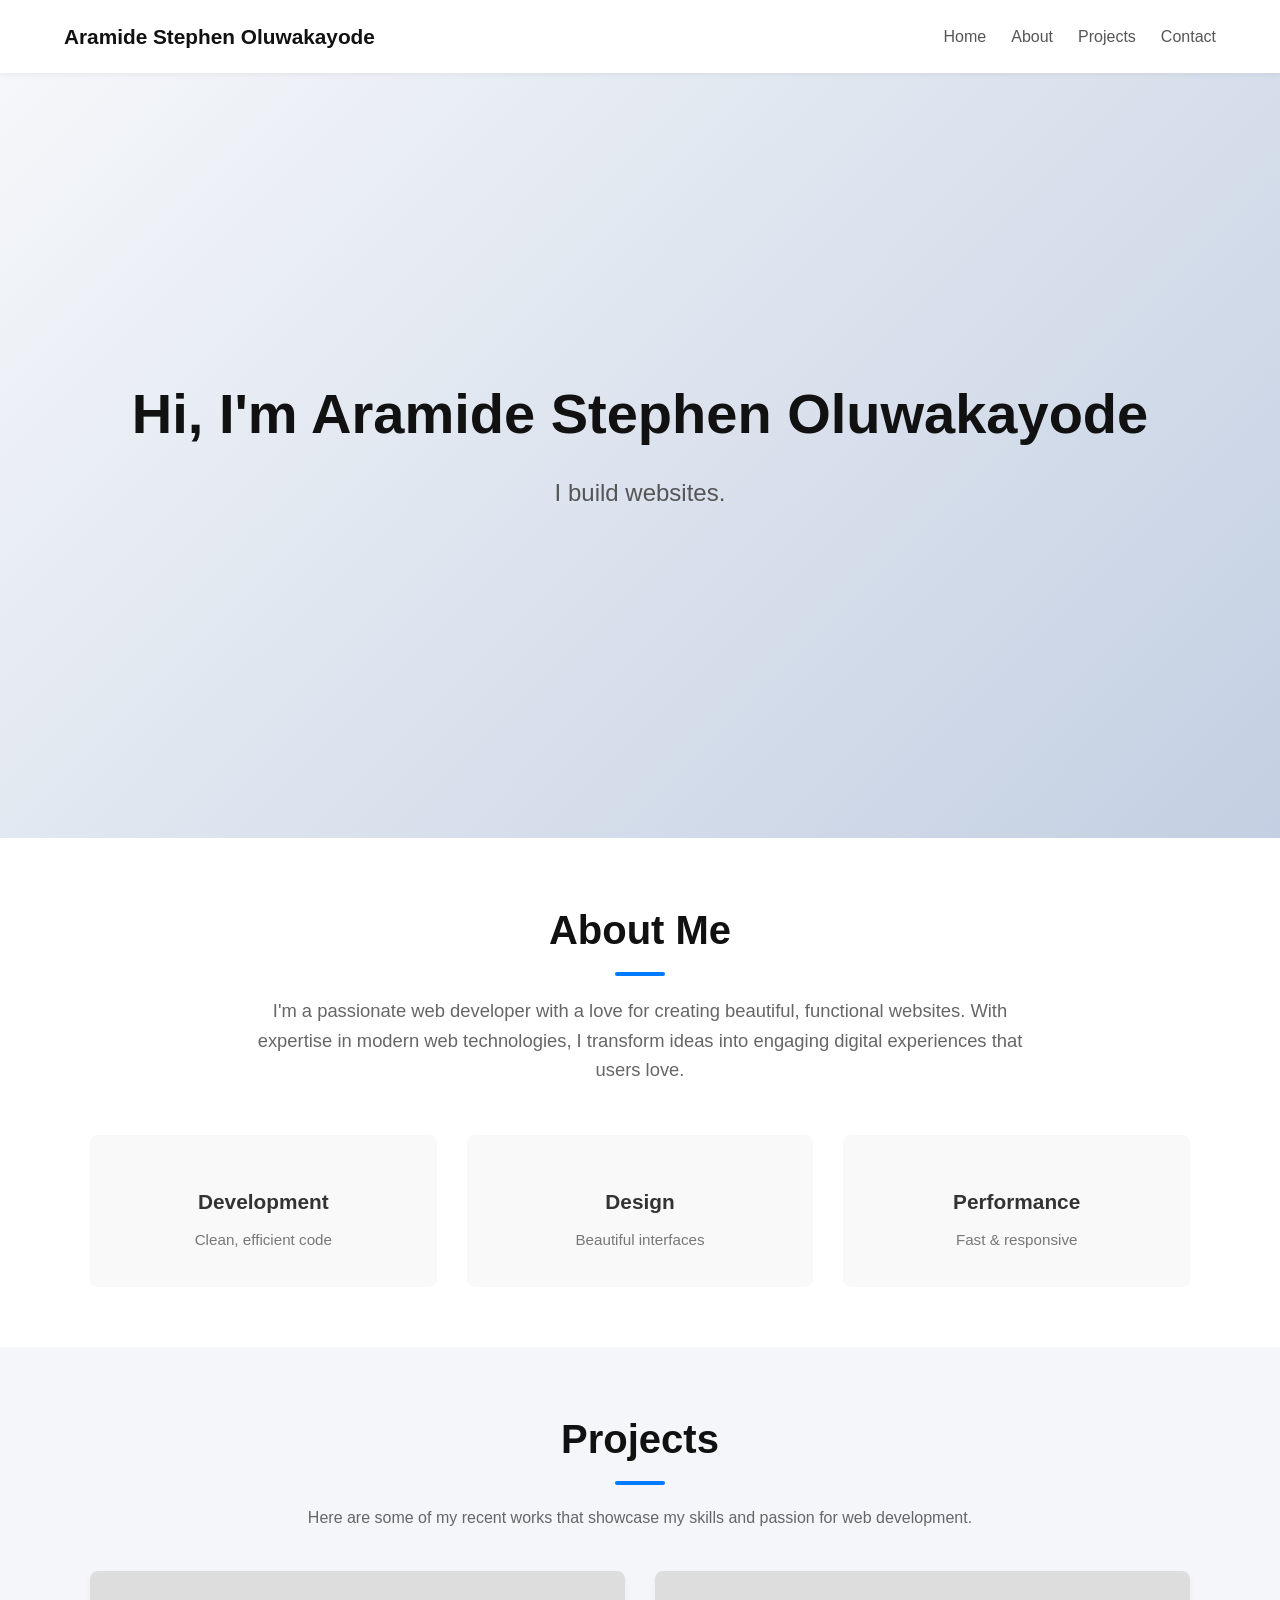
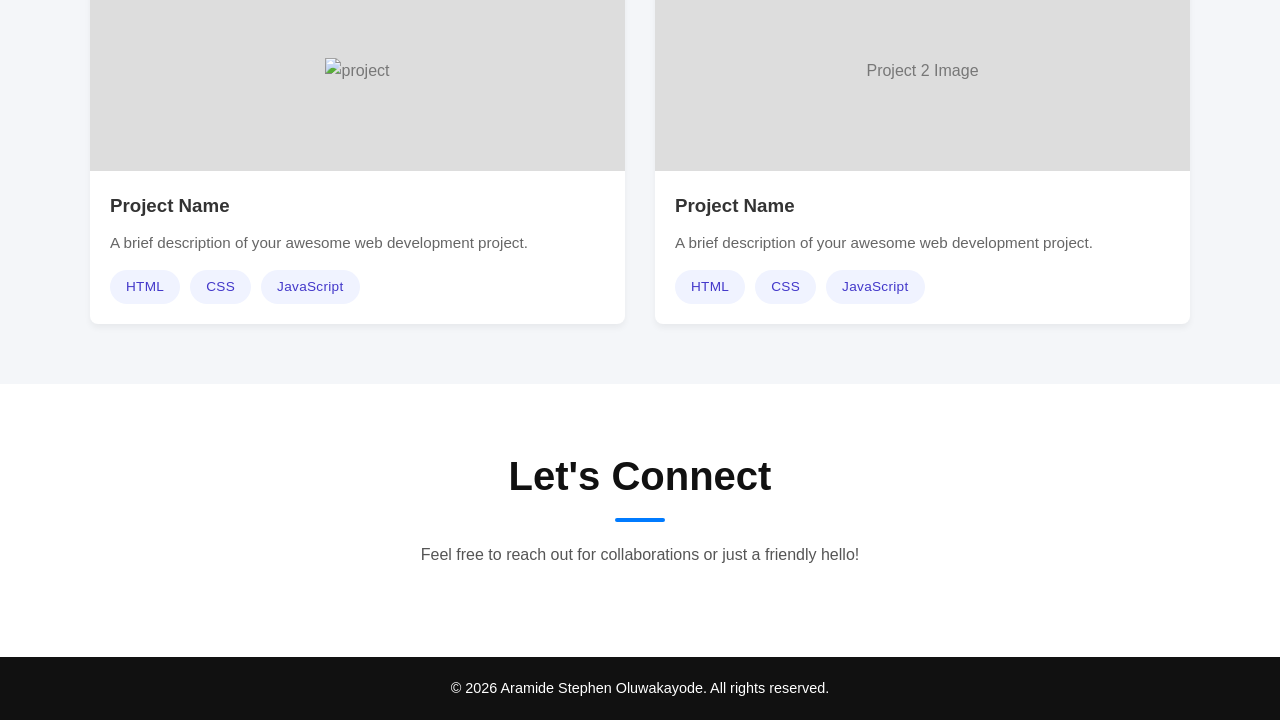
==== index.html @ e007d9db "moving project files" ====
<!DOCTYPE >
<html lang="en">
<head>
    <meta charset="UTF-8">
    <meta name="viewport" content="width=device-width, initial-scale=1.0">
    <title>Aramide Stephen Oluwakayode | Web Developer Portfolio</title>
    <link rel="stylesheet" href="index.css">
</head>
<body>

    <header class="navbar">
        <div class="logo">Aramide Stephen Oluwakayode</div>
        <nav>
            <ul class="nav-links">
                <li><a href="#home">Home</a></li>
                <li><a href="#about">About</a></li>
                <li><a href="#projects">Projects</a></li>
                <li><a href="#contact">Contact</a></li>
            </ul>
        </nav>
    </header>

    <section id="home" class="hero-section">
        <div class="hero-content">
            <h1>Hi, I'm Aramide Stephen Oluwakayode</h1>
            <p>I build websites.</p>
        </div>
    </section>

    <section id="about" class="about-section">
        <div class="container">
            <h2>About Me</h2>
            <p class="about-lead">
                I'm a passionate web developer with a love for creating beautiful, 
                functional websites. With expertise in modern web technologies, 
                I transform ideas into engaging digital experiences that users love.
            </p>
            
            <div class="features-grid">
                <div class="feature-card">
                    <div class="icon-wrapper">
                        <i class="fa-solid fa-code"></i>
                    </div>
                    <h3>Development</h3>
                    <p>Clean, efficient code</p>
                </div>
                
                <div class="feature-card">
                    <div class="icon-wrapper">
                        <i class="fa-solid fa-palette"></i>
                    </div>
                    <h3>Design</h3>
                    <p>Beautiful interfaces</p>
                </div>
                
                <div class="feature-card">
                    <div class="icon-wrapper">
                        <i class="fa-solid fa-bolt"></i>
                    </div>
                    <h3>Performance</h3>
                    <p>Fast & responsive</p>
                </div>
            </div>
        </div>
    </section>

    <section id="projects" class="projects-section">
        <div class="container">
            <h2>Projects</h2>
            <p class="section-subtitle">Here are some of my recent works that showcase my skills and passion for web development.</p>
            
            <div class="projects-grid">
                <div class="project-card">
                    <div class="project-img-placeholder"> <img src="" alt="project"></div>
                    <div class="project-info">
                        <h3>Project Name</h3>
                        <p>A brief description of your awesome web development project.</p>
                        <div class="badge-container">
                          <span class="badge">HTML</span>
                          <span class="badge">CSS</span>
                          <span class="badge">JavaScript</span>
            </div>
                        
                    </div>
                </div>
                <div class="project-card">
                    <div class="project-img-placeholder">Project 2 Image</div>
                    <div class="project-info">
                        <h3>Project Name</h3>
                        <p>A brief description of your awesome web development project.</p>
                        <div class="badge-container">
                           <span class="badge">HTML</span>
                           <span class="badge">CSS</span>
                           <span class="badge">JavaScript</span>  
                    </div>
                </div>
            </div>
        </div>
        </div>
    </section>

    <section id="contact" class="contact-section">
        <div class="container">
            <h2>Let's Connect</h2>
            <p>Feel free to reach out for collaborations or just a friendly hello!</p>
            
            <div class="social-links">
                <a href="#" target="_blank" aria-label="GitHub"><i class="fa-brands fa-github"></i></a>
                <a href="#" target="_blank" aria-label="LinkedIn"><i class="fa-brands fa-linkedin"></i></a>
                <a href="#" target="_blank" aria-label="Twitter"><i class="fa-brands fa-x-twitter"></i></a>
                <a href="mailto:stephenkay082@gmail.com" aria-label="Email"><i class="fa-solid fa-envelope"></i></a>
            </div>
        </div>
    </section>

    <footer>
        <p>&copy; 2026 Aramide Stephen Oluwakayode. All rights reserved.</p>
    </footer>

</body>
</html>
---- index.css ----
/* --- Global Styles & Reset --- */
* {
    margin: 0;
    padding: 0;
    box-sizing: border-box;
}

html {
    scroll-behavior: smooth;
    font-family: 'Segoe UI', Tahoma, Geneva, Verdana, sans-serif;
    color: #333;
    background-color: #fcfcfc;
}

body {
    line-height: 1.6;
}

.container {
    width: 90%;
    max-width: 1100px;
    margin: 0 auto;
    padding: 60px 0;
}

h2 {
    font-size: 2.5rem;
    text-align: center;
    margin-bottom: 20px;
    color: #111;
    position: relative;
}

h2::after {
    content: '';
    display: block;
    width: 50px;
    height: 4px;
    background-color: #007bff;
    margin: 10px auto 0 auto;
    border-radius: 2px;
}

/* --- Navigation Bar --- */
.navbar {
    display: flex;
    justify-content: space-between;
    align-items: center;
    padding: 20px 5%;
    background-color: #ffffff;
    box-shadow: 0 2px 5px rgba(0,0,0,0.05);
    position: sticky;
    top: 0;
    z-index: 1000;
}

.navbar .logo {
    font-weight: 700;
    font-size: 1.3rem;
    color: #111;
}

.nav-links {
    display: flex;
    list-style: none;
}

.nav-links li {
    margin-left: 25px;
}

.nav-links a {
    text-decoration: none;
    color: #555;
    font-weight: 500;
    transition: color 0.3s ease;
}

.nav-links a:hover {
    color: #007bff;
}

/* --- Hero Section --- */
.hero-section {
    height: 85vh;
    display: flex;
    justify-content: center;
    align-items: center;
    background: linear-gradient(135deg, #f5f7fa 0%, #c3cfe2 100%);
    text-align: center;
    padding: 0 20px;
}

.hero-content h1 {
    font-size: 3.5rem;
    margin-bottom: 15px;
    color: #111;
}

.hero-content p {
    font-size: 1.5rem;
    color: #555;
    margin-bottom: 30px;
}

.btn {
    display: inline-block;
    padding: 12px 30px;
    background-color: #111;
    color: #fff;
    text-decoration: none;
    border-radius: 25px;
    font-weight: 500;
    transition: background-color 0.3s ease, transform 0.2s ease;
}

.btn:hover {
    background-color: #007bff;
    transform: translateY(-2px);
}

/* --- About Me Section --- */
.about-section {
    background-color: #ffffff;
    text-align: center;
}

.about-lead {
    max-width: 800px;
    margin: 0 auto 50px auto;
    font-size: 1.15rem;
    color: #666;
}

.features-grid {
    display: grid;
    grid-template-columns: repeat(auto-fit, minmax(250px, 1fr));
    gap: 30px;
    margin-top: 20px;
}

.feature-card {
    background-color: #f9f9f9;
    padding: 35px 20px;
    border-radius: 8px;
    transition: transform 0.3s ease, box-shadow 0.3s ease;
}

.feature-card:hover {
    transform: translateY(-5px);
    box-shadow: 0 10px 20px rgba(0,0,0,0.05);
}

.icon-wrapper {
    font-size: 2.5rem;
    color: #007bff;
    margin-bottom: 15px;
}

.feature-card h3 {
    margin-bottom: 10px;
    font-size: 1.3rem;
}

.feature-card p {
    color: #777;
    font-size: 0.95rem;
}

/* --- Projects Section --- */
.projects-section {
    background-color: #f4f6f9;
}

.section-subtitle {
    text-align: center;
    color: #666;
    margin-bottom: 40px;
}

.projects-grid {
    display: grid;
    grid-template-columns: repeat(auto-fit, minmax(320px, 1fr));
    gap: 30px;
}

.project-card {
    background-color: #ffffff;
    border-radius: 8px;
    overflow: hidden;
    box-shadow: 0 4px 6px rgba(0,0,0,0.05);
}

.project-img-placeholder {
    height: 200px;
    background-color: #ddd;
    display: flex;
    justify-content: center;
    align-items: center;
    color: #777;
    font-weight: 500;
}

.project-info {
    padding: 20px;
}

.project-info h3 {
    margin-bottom: 10px;
}

.project-info p {
    color: #666;
    font-size: 0.95rem;
    margin-bottom: 15px;
}

.badge-container {
    display: flex;
    flex-wrap: wrap;
    gap: 10px;          
    margin-top: 15px;   
}

.badge {
    background-color: #f0f3ff; 
    color: #4338ca;          
    font-size: 0.85rem;
    font-weight: 500;
    padding: 6px 16px;         
    border-radius: 20px;       
    display: inline-block;
    letter-spacing: 0.3px;
}
.project-link {
    text-decoration: none;
    color: #007bff;
    font-weight: 600;
}

.project-link:hover {
    text-decoration: underline;
}

/* --- Contact Section --- */
.contact-section {
    background-color: #ffffff;
    text-align: center;
}

.contact-section p {
    margin-bottom: 30px;
    color: #555;
}

.social-links {
    display: flex;
    justify-content: center;
    gap: 25px;
}

.social-links a {
    font-size: 1.8rem;
    color: #333;
    transition: color 0.3s ease, transform 0.2s ease;
}

.social-links a:hover {
    color: #007bff;
    transform: scale(1.15);
}

/* --- Footer --- */
footer {
    background-color: #111;
    color: #fff;
    text-align: center;
    padding: 20px 0;
    font-size: 0.9rem;
}

/* --- Responsive Adjustments --- */
@media (max-width: 768px) {
    .navbar {
        flex-direction: column;
        gap: 15px;
    }
    
    .nav-links li {
        margin: 0 12px;
    }

    .hero-content h1 {
        font-size: 2.5rem;
    }
    
    .hero-content p {
        font-size: 1.2rem;
    }
}
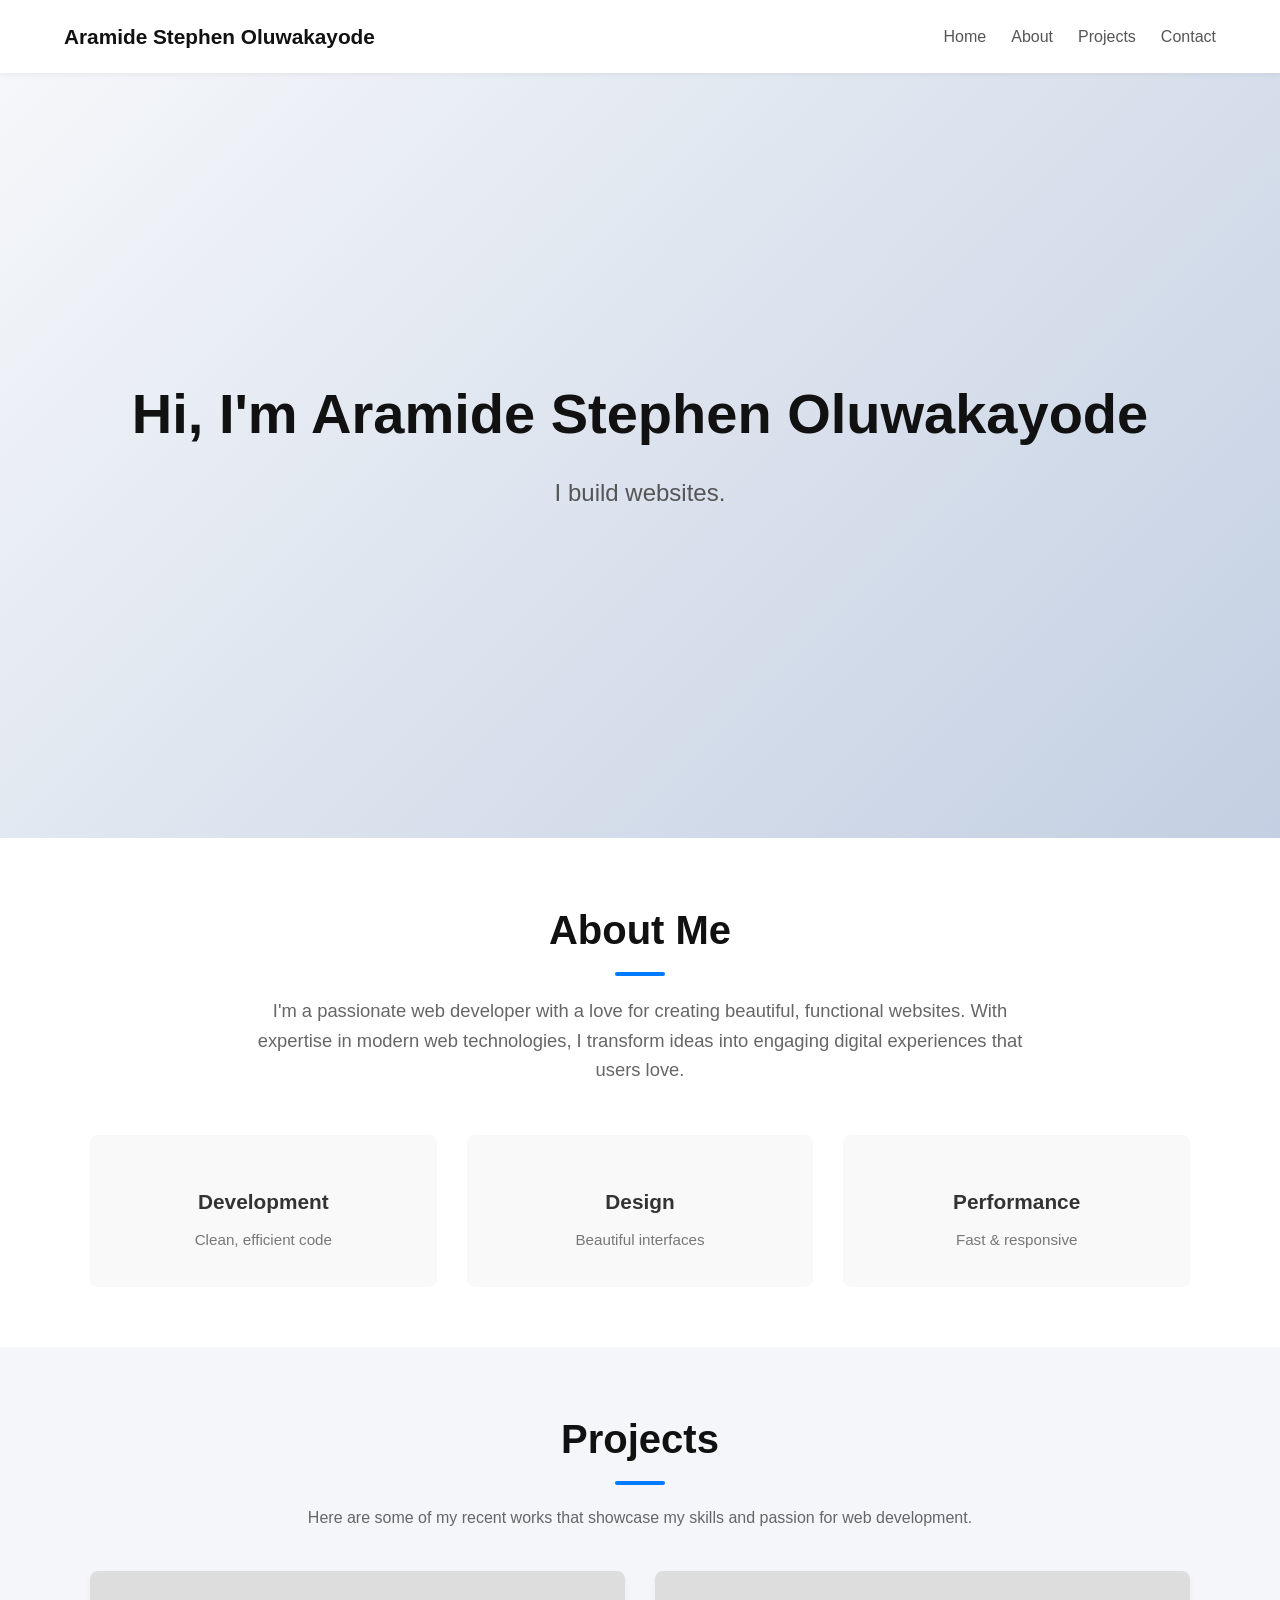
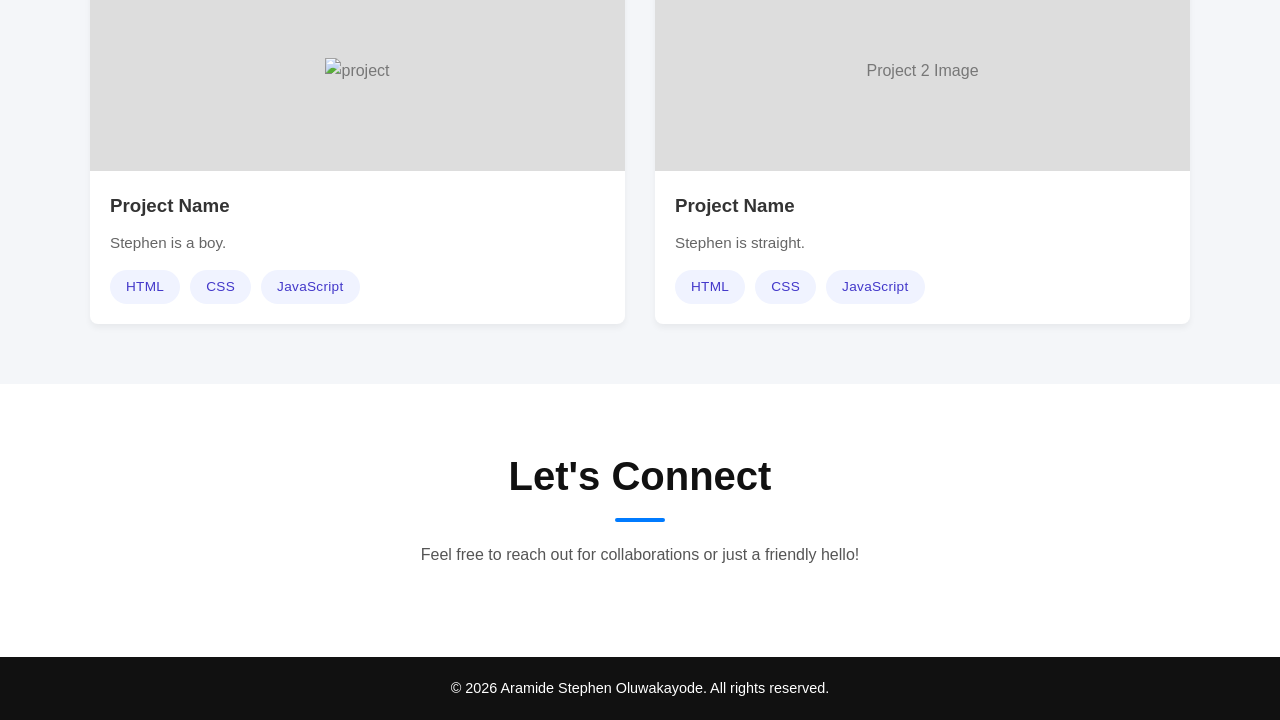
==== commit a9a46f9b: "updated project section text" ====
--- a/index.html
+++ b/index.html
@@ -74,7 +74,7 @@
                     <div class="project-img-placeholder"> <img src="" alt="project"></div>
                     <div class="project-info">
                         <h3>Project Name</h3>
-                        <p>A brief description of your awesome web development project.</p>
+                        <p>Stephen is a boy.</p>
                         <div class="badge-container">
                           <span class="badge">HTML</span>
                           <span class="badge">CSS</span>
@@ -87,7 +87,7 @@
                     <div class="project-img-placeholder">Project 2 Image</div>
                     <div class="project-info">
                         <h3>Project Name</h3>
-                        <p>A brief description of your awesome web development project.</p>
+                        <p>Stephen is straight.</p>
                         <div class="badge-container">
                            <span class="badge">HTML</span>
                            <span class="badge">CSS</span>
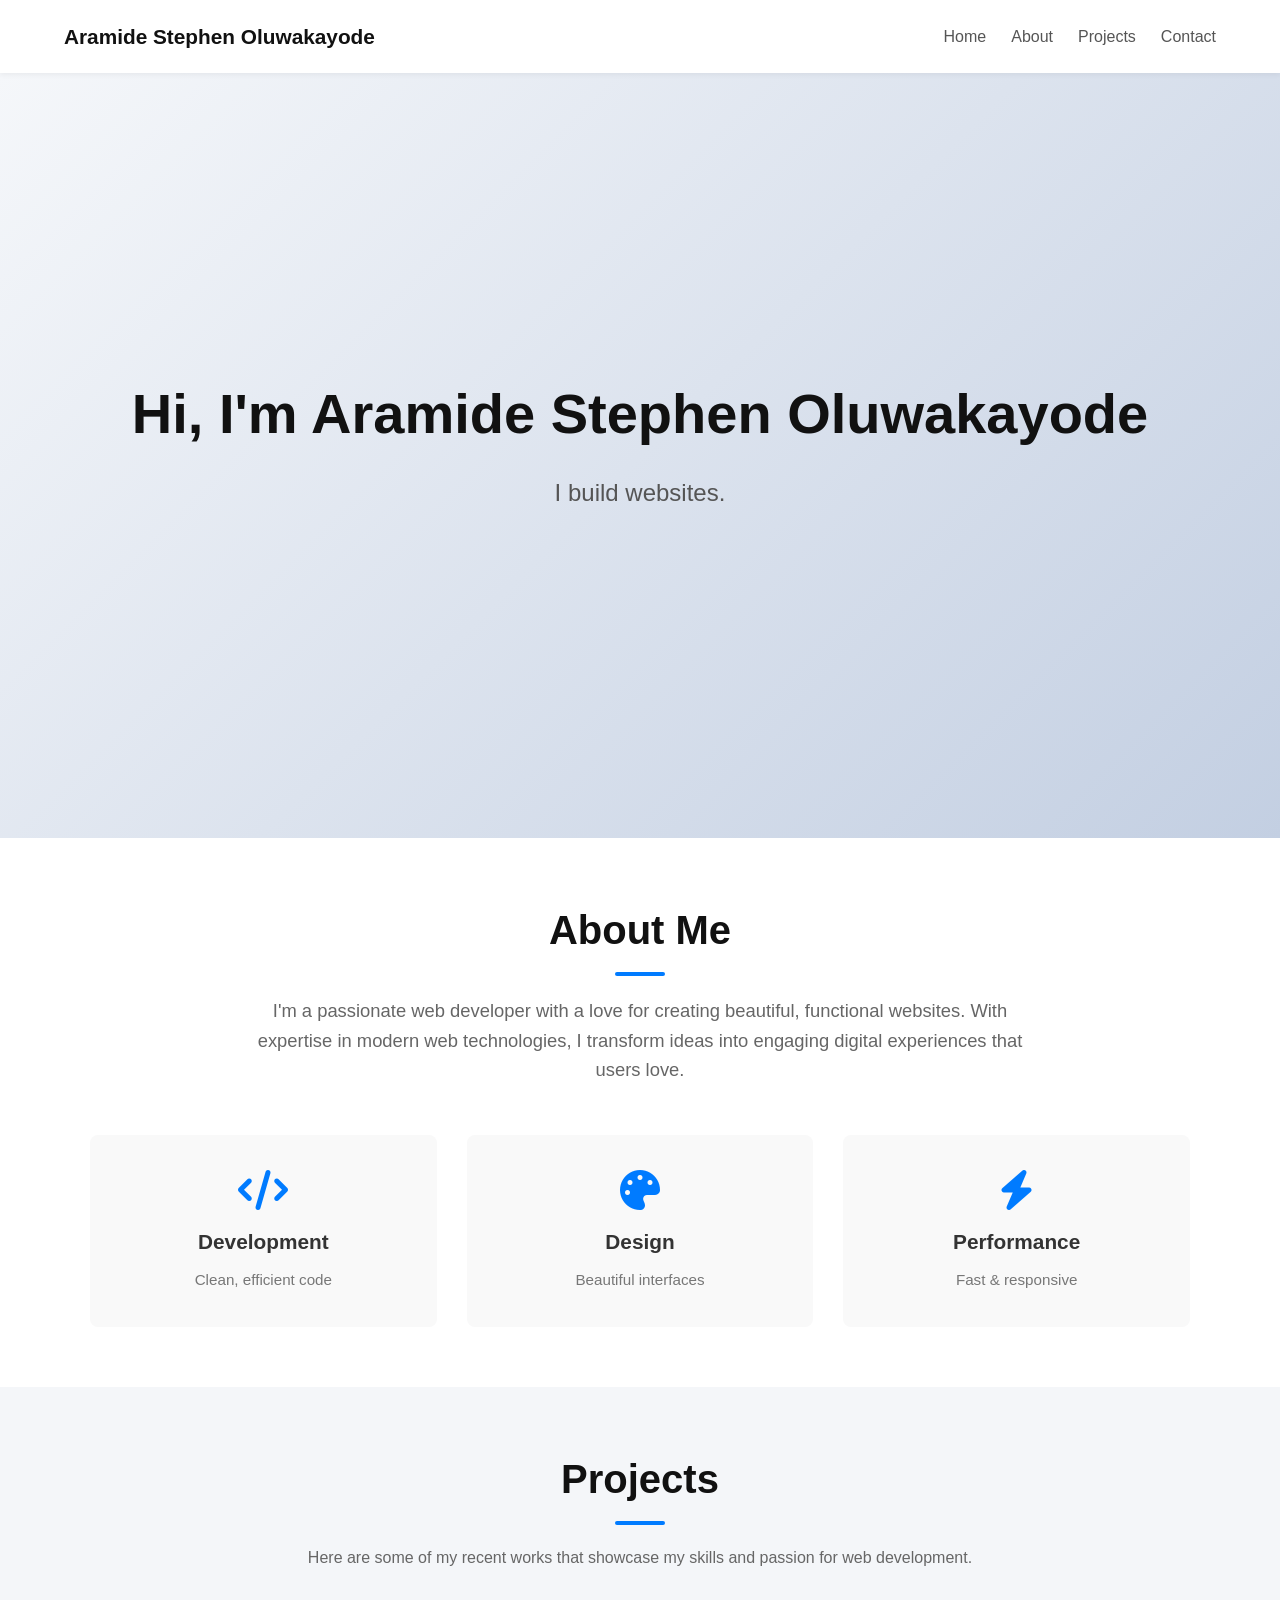
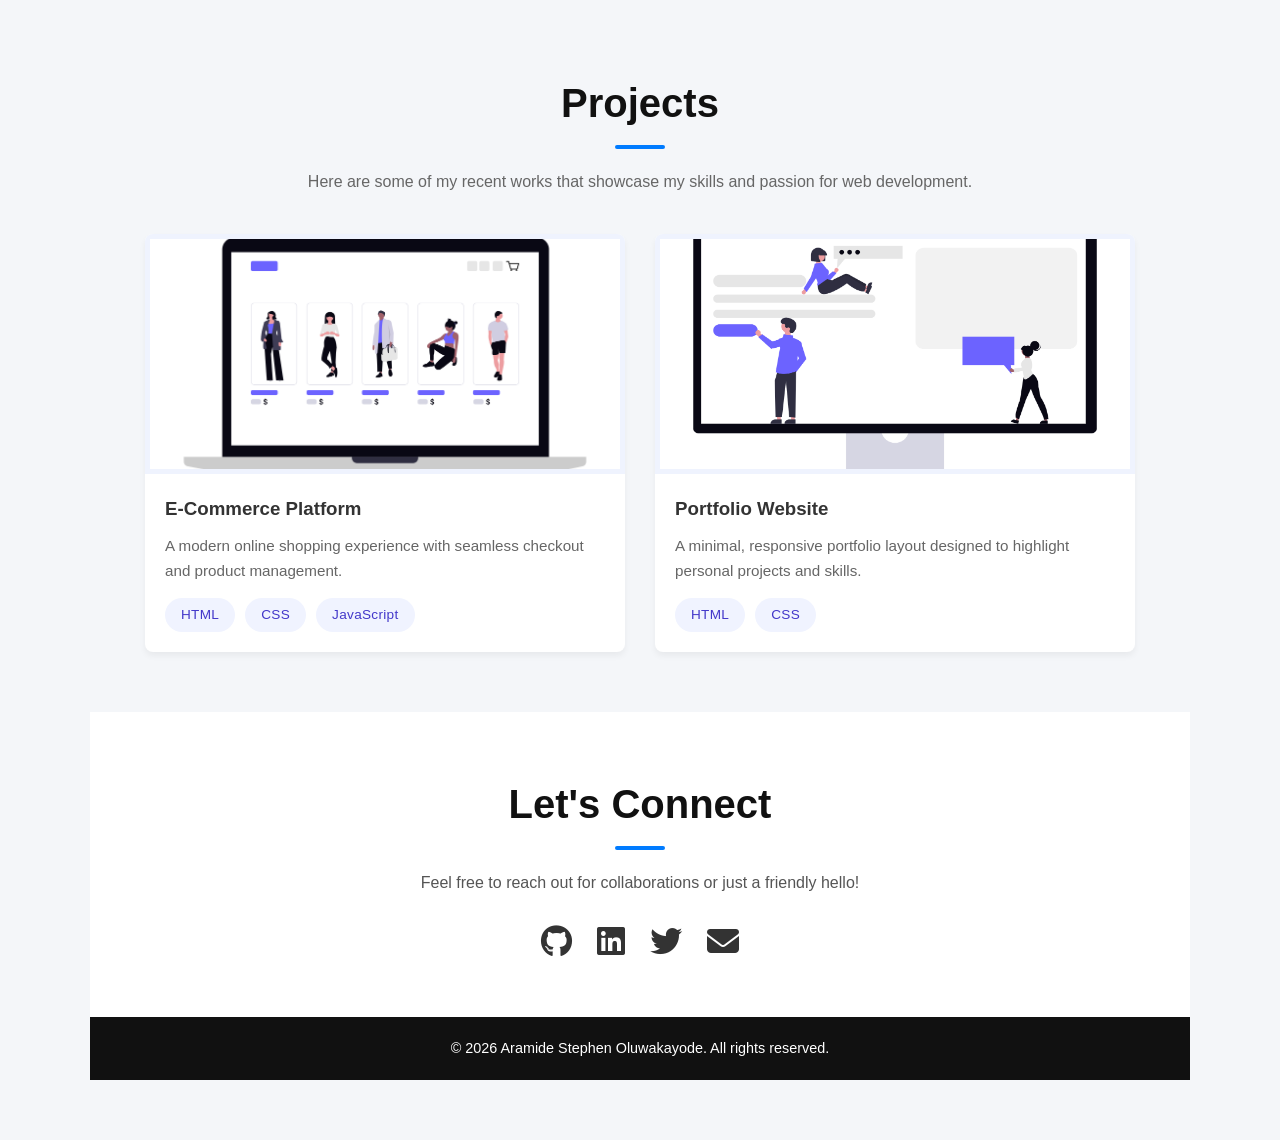
==== commit 5adfcb85: "changed project section" ====
--- a/index.html
+++ b/index.html
@@ -69,47 +69,70 @@
             <h2>Projects</h2>
             <p class="section-subtitle">Here are some of my recent works that showcase my skills and passion for web development.</p>
             
-            <div class="projects-grid">
-                <div class="project-card">
-                    <div class="project-img-placeholder"> <img src="" alt="project"></div>
-                    <div class="project-info">
-                        <h3>Project Name</h3>
-                        <p>Stephen is a boy.</p>
-                        <div class="badge-container">
-                          <span class="badge">HTML</span>
-                          <span class="badge">CSS</span>
-                          <span class="badge">JavaScript</span>
-            </div>
-                        
+            <section id="projects" class="projects-section">
+    <div class="container">
+        <h2>Projects</h2>
+        <p class="section-subtitle">Here are some of my recent works that showcase my skills and passion for web development.</p>
+        
+        <div class="projects-grid">
+            <div class="project-card">
+                <div class="project-img-container">
+                    <img src="assets/ecommerce-thumb.png" alt="E-Commerce Platform" class="project-img">
+                </div>
+                <div class="project-info">
+                    <h3>E-Commerce Platform</h3>
+                    <p>A modern online shopping experience with seamless checkout and product management.</p>
+                    
+                    <div class="badge-container">
+                        <span class="badge">HTML</span>
+                        <span class="badge">CSS</span>
+                        <span class="badge">JavaScript</span>
                     </div>
                 </div>
-                <div class="project-card">
-                    <div class="project-img-placeholder">Project 2 Image</div>
-                    <div class="project-info">
-                        <h3>Project Name</h3>
-                        <p>Stephen is straight.</p>
-                        <div class="badge-container">
-                           <span class="badge">HTML</span>
-                           <span class="badge">CSS</span>
-                           <span class="badge">JavaScript</span>  
+            </div>
+
+            <div class="project-card">
+                <div class="project-img-container">
+                    <img src="assets/portfolio-thumb.png" alt="Portfolio Website Design" class="project-img">
+                </div>
+                <div class="project-info">
+                    <h3>Portfolio Website</h3>
+                    <p>A minimal, responsive portfolio layout designed to highlight personal projects and skills.</p>
+                    
+                    <div class="badge-container">
+                        <span class="badge">HTML</span>
+                        <span class="badge">CSS</span>
                     </div>
                 </div>
             </div>
         </div>
-        </div>
-    </section>
+    </div>
+</section>
 
     <section id="contact" class="contact-section">
         <div class="container">
             <h2>Let's Connect</h2>
             <p>Feel free to reach out for collaborations or just a friendly hello!</p>
             
-            <div class="social-links">
-                <a href="#" target="_blank" aria-label="GitHub"><i class="fa-brands fa-github"></i></a>
-                <a href="#" target="_blank" aria-label="LinkedIn"><i class="fa-brands fa-linkedin"></i></a>
-                <a href="#" target="_blank" aria-label="Twitter"><i class="fa-brands fa-x-twitter"></i></a>
-                <a href="mailto:stephenkay082@gmail.com" aria-label="Email"><i class="fa-solid fa-envelope"></i></a>
-            </div>
+            <link rel="stylesheet" href="https://cdnjs.cloudflare.com/ajax/libs/font-awesome/6.4.0/css/all.min.css">
+
+<div class="social-links">
+    <a href="https://github.com/occupit" target="_blank" aria-label="GitHub">
+        <i class="fa-brands fa-github"></i>
+    </a> 
+
+    <a href="https://linkedin.com/in/your-username" target="_blank" aria-label="LinkedIn">
+        <i class="fa-brands fa-linkedin"></i>
+    </a> 
+
+    <a href="https://x.com/your-username" target="_blank" aria-label="Twitter">
+        <i class="fa-brands fa-twitter"></i>
+    </a> 
+
+    <a href="stephenkay082@gmail.com" aria-label="Email">
+        <i class="fa-solid fa-envelope"></i>
+    </a> 
+
         </div>
     </section>
 
--- a/index.css
+++ b/index.css
@@ -191,28 +191,71 @@
     box-shadow: 0 4px 6px rgba(0,0,0,0.05);
 }
 
-.project-img-placeholder {
-    height: 200px;
-    background-color: #ddd;
+
+
+.project-info {
+    padding: 20px;
+}
+
+.project-info h3 {
+    margin-bottom: 10px;
+}
+
+
+.project-img-container {
+    background-color: #eff3fe; 
+    height: 240px;             
+    width: 100%;               
     display: flex;
     justify-content: center;
     align-items: center;
-    color: #777;
-    font-weight: 500;
-}
-
-.project-info {
-    padding: 20px;
-}
-
-.project-info h3 {
-    margin-bottom: 10px;
+    overflow: hidden;
+    padding: 5px; 
+             
+}
+
+
+.project-img {
+    width: 100%;
+    height: 100%;
+    object-fit: cover;         
+    object-position: center;   
+    transition: transform 0.3s ease;
+}
+
+
+.project-card:hover .project-img {
+    transform: scale(1.05);
+}
+
+.project-card:hover .project-img {
+    transform: scale(1.05);
 }
 
 .project-info p {
     color: #666;
     font-size: 0.95rem;
-    margin-bottom: 15px;
+    margin-bottom: 5px; /* Shrunk slightly to leave clean room for the badges */
+}
+
+/* Badge Layout Container */
+.badge-container {
+    display: flex;
+    flex-wrap: wrap;
+    gap: 8px;          
+    margin-top: 15px;   
+}
+
+/* Individual Pill Badge */
+.badge {
+    background-color: #f0f3ff; 
+    color: #4338ca;            
+    font-size: 0.8rem;
+    font-weight: 500;
+    padding: 4px 14px;         
+    border-radius: 20px;       
+    display: inline-block;
+    letter-spacing: 0.3px;
 }
 
 .badge-container {
@@ -242,6 +285,7 @@
     text-decoration: underline;
 }
 
+
 /* --- Contact Section --- */
 .contact-section {
     background-color: #ffffff;
@@ -253,21 +297,25 @@
     color: #555;
 }
 
+
 .social-links {
     display: flex;
     justify-content: center;
     gap: 25px;
-}
+    margin-top: 20px;
+}
+
 
 .social-links a {
-    font-size: 1.8rem;
-    color: #333;
+    font-size: 2rem;       
+    color: #333333;        
     transition: color 0.3s ease, transform 0.2s ease;
+    display: inline-block;
 }
 
 .social-links a:hover {
-    color: #007bff;
-    transform: scale(1.15);
+    color: #007bff;        
+    transform: translateY(-3px);
 }
 
 /* --- Footer --- */
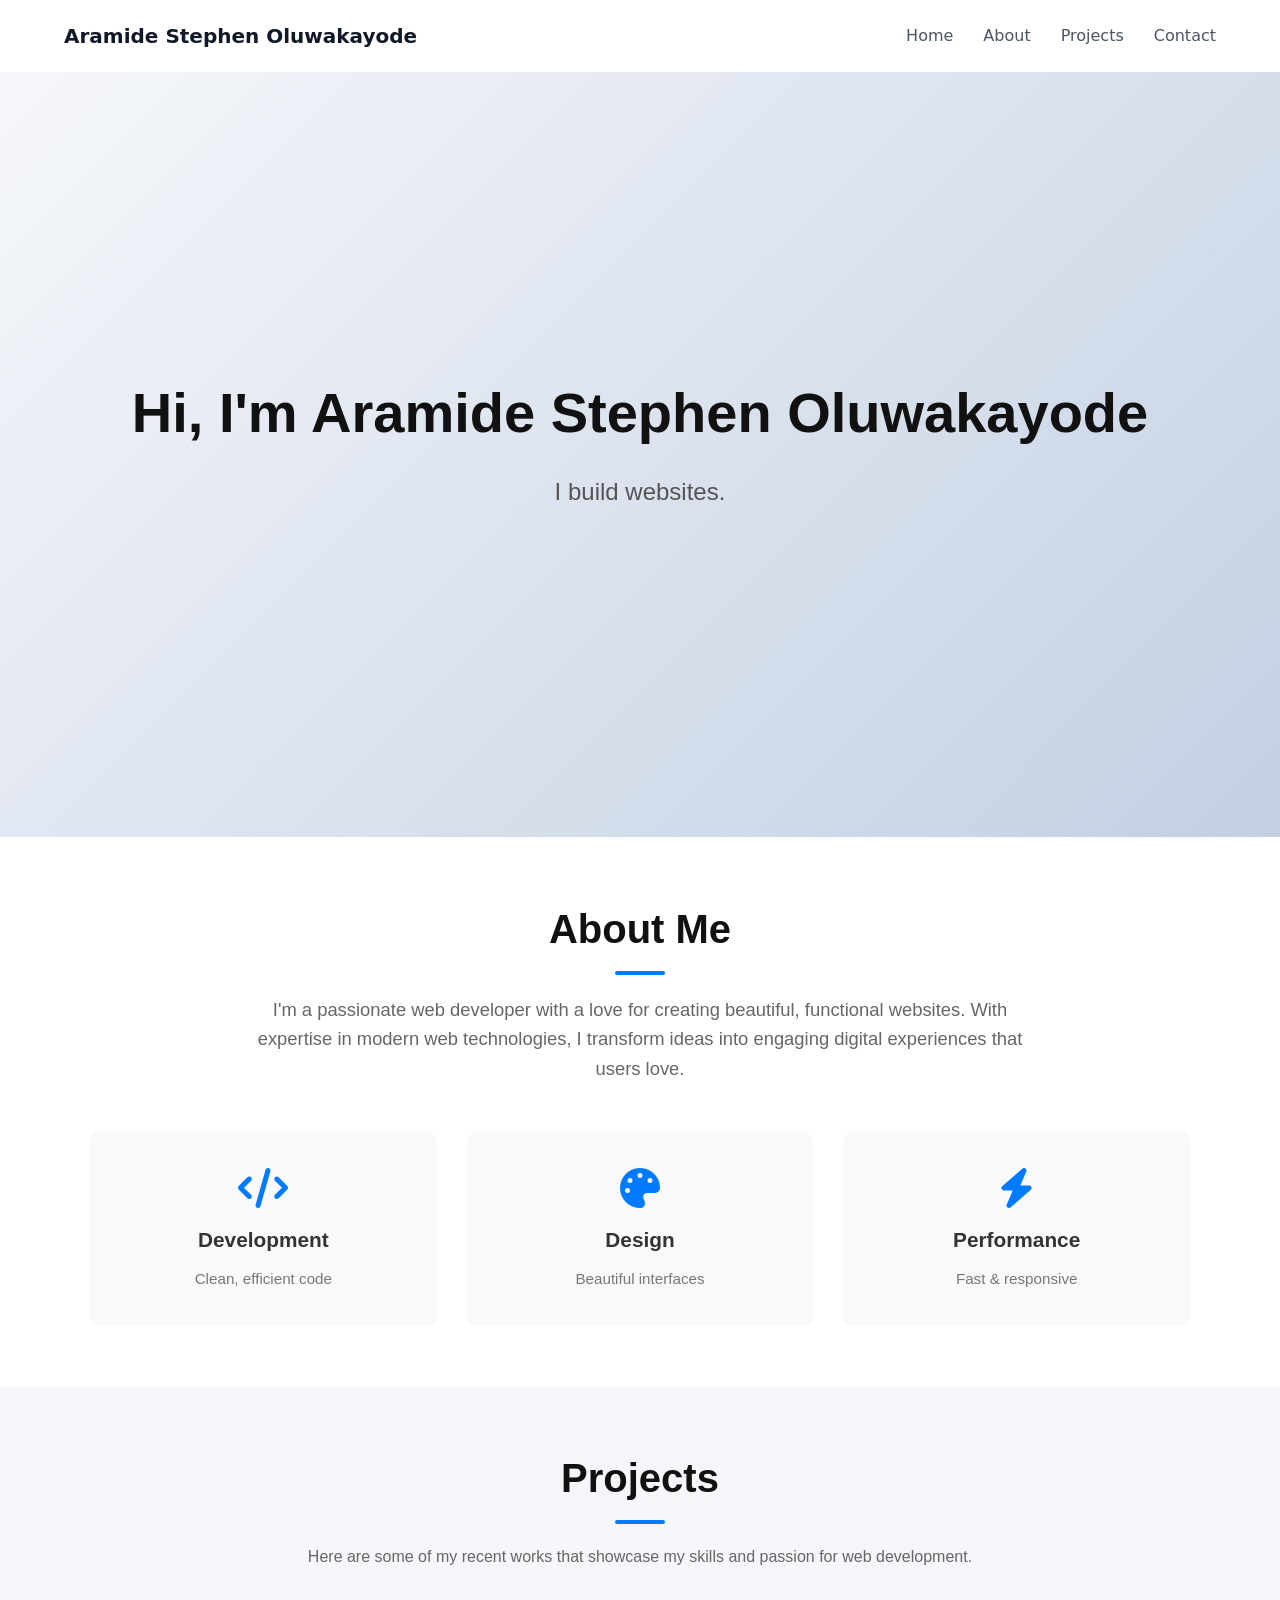
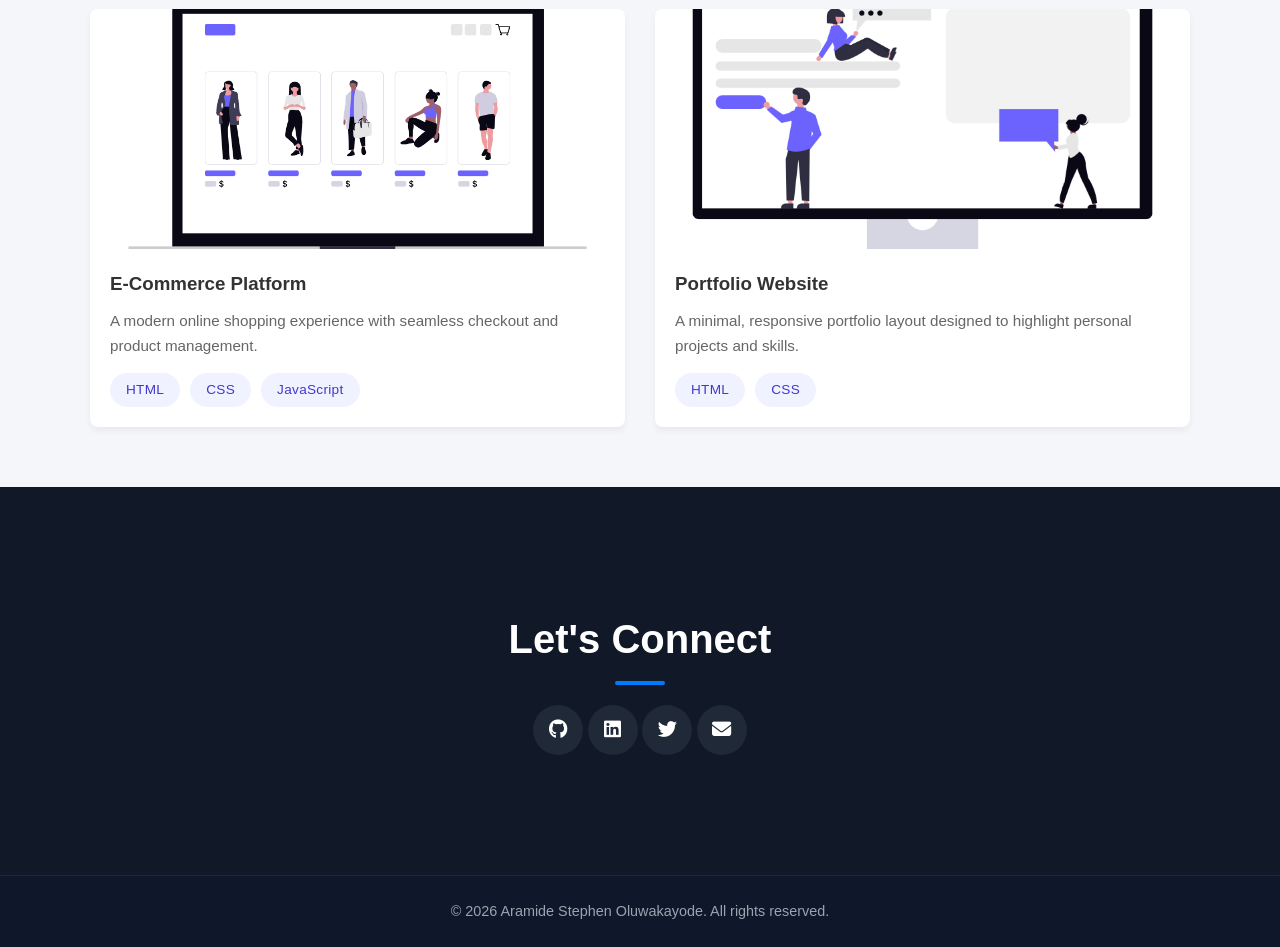
==== commit 82cc7fba: "Navbar adjusted" ====
--- a/index.html
+++ b/index.html
@@ -4,21 +4,33 @@
     <meta charset="UTF-8">
     <meta name="viewport" content="width=device-width, initial-scale=1.0">
     <title>Aramide Stephen Oluwakayode | Web Developer Portfolio</title>
+
+    <link rel="stylesheet" href="https://cdnjs.cloudflare.com/ajax/libs/font-awesome/6.4.0/css/all.min.css">
+
     <link rel="stylesheet" href="index.css">
 </head>
 <body>
 
     <header class="navbar">
-        <div class="logo">Aramide Stephen Oluwakayode</div>
-        <nav>
-            <ul class="nav-links">
-                <li><a href="#home">Home</a></li>
-                <li><a href="#about">About</a></li>
-                <li><a href="#projects">Projects</a></li>
-                <li><a href="#contact">Contact</a></li>
-            </ul>
-        </nav>
-    </header>
+    <div class="logo">Aramide Stephen Oluwakayode</div>
+    
+    <input type="checkbox" id="menu-toggle" class="menu-toggle">
+    
+    <label for="menu-toggle" class="hamburger-label">
+        <span></span>
+        <span></span>
+        <span></span>
+    </label>
+
+    <nav>
+        <ul class="nav-links">
+            <li><a href="#home">Home</a></li>
+            <li><a href="#about">About</a></li>
+            <li><a href="#projects">Projects</a></li>
+            <li><a href="#contact">Contact</a></li>
+        </ul>
+    </nav>
+</header>
 
     <section id="home" class="hero-section">
         <div class="hero-content">
@@ -69,11 +81,7 @@
             <h2>Projects</h2>
             <p class="section-subtitle">Here are some of my recent works that showcase my skills and passion for web development.</p>
             
-            <section id="projects" class="projects-section">
-    <div class="container">
-        <h2>Projects</h2>
-        <p class="section-subtitle">Here are some of my recent works that showcase my skills and passion for web development.</p>
-        
+            
         <div class="projects-grid">
             <div class="project-card">
                 <div class="project-img-container">
@@ -111,10 +119,7 @@
 
     <section id="contact" class="contact-section">
         <div class="container">
-            <h2>Let's Connect</h2>
-            <p>Feel free to reach out for collaborations or just a friendly hello!</p>
-            
-            <link rel="stylesheet" href="https://cdnjs.cloudflare.com/ajax/libs/font-awesome/6.4.0/css/all.min.css">
+            <h2>Let's Connect</h2>  
 
 <div class="social-links">
     <a href="https://github.com/occupit" target="_blank" aria-label="GitHub">
--- a/index.css
+++ b/index.css
@@ -41,43 +41,161 @@
     border-radius: 2px;
 }
 
-/* --- Navigation Bar --- */
+/* ==========================================================================
+   1. SHARED CORE STYLES (Applies to both Mobile and Desktop)
+   ========================================================================== */
+
 .navbar {
-    display: flex;
-    justify-content: space-between;
-    align-items: center;
-    padding: 20px 5%;
     background-color: #ffffff;
-    box-shadow: 0 2px 5px rgba(0,0,0,0.05);
     position: sticky;
     top: 0;
-    z-index: 1000;
-}
-
+    z-index: 9999; /* Keeps the entire header on top of body elements */
+    width: 100%;
+    box-sizing: border-box;
+    font-family: system-ui, -apple-system, sans-serif;
+}
+
+/* Formats your name text cleanly */
 .navbar .logo {
     font-weight: 700;
-    font-size: 1.3rem;
-    color: #111;
-}
-
+    font-size: 1.25rem;
+    color: #111827;
+    white-space: nowrap; /* Strictly prevents name wrapping */
+}
+
+/* Hides the structural tracking checkbox completely on all devices */
+.menu-toggle {
+    display: none !important;
+    visibility: hidden;
+}
+
+/* Resets default browser list styling margins/bullets */
 .nav-links {
-    display: flex;
-    list-style: none;
-}
-
-.nav-links li {
-    margin-left: 25px;
+    list-style-type: none !important;
+    list-style: none !important;
+    margin: 0;
+    padding: 0;
 }
 
 .nav-links a {
     text-decoration: none;
-    color: #555;
     font-weight: 500;
-    transition: color 0.3s ease;
-}
-
-.nav-links a:hover {
-    color: #007bff;
+    transition: color 0.2s ease;
+}
+
+
+/* ==========================================================================
+   2. DESKTOP VIEW (For screens LARGER than 768px wide)
+   ========================================================================== */
+@media (min-width: 769px) {
+    .navbar {
+        display: flex;
+        justify-content: space-between;
+        align-items: center;
+        padding: 20px 5%;
+    }
+
+    /* Hides mobile hamburger elements on desktop */
+    .hamburger-label {
+        display: none !important;
+    }
+
+    /* Arranges list elements horizontally */
+    .nav-links {
+        display: flex !important;
+        flex-direction: row !important;
+        gap: 30px;
+    }
+
+    .nav-links a {
+        color: #4b5563; /* Elegant slate gray links */
+    }
+
+    .nav-links a:hover {
+        color: #4338ca; /* Transitions to matching project theme violet on hover */
+    }
+}
+
+
+/* ==========================================================================
+   3. MOBILE RESPONSIVE VIEW (For screen widths 768px or smaller)
+   ========================================================================== */
+@media (max-width: 768px) {
+    .navbar {
+        display: flex;
+        flex-direction: row;
+        justify-content: space-between;
+        align-items: center;
+        padding: 16px 20px;
+        position: relative; /* Context anchor point for absolute dropdown sheet */
+    }
+
+    /* Renders and structures the 3-bar hamburger stacked alignment layout box */
+    .hamburger-label {
+        display: flex !important;
+        flex-direction: column;
+        justify-content: center;
+        gap: 5px;
+        width: 30px;
+        height: 30px;
+        cursor: pointer;
+        z-index: 10001; /* Layered slightly higher than drawer overlay */
+    }
+
+    /* Individual custom line style layout rendering dimensions */
+    .hamburger-label span {
+        display: block;
+        width: 24px;
+        height: 3px;
+        background-color: #1f2937;
+        border-radius: 2px;
+        transition: transform 0.3s ease, opacity 0.3s ease;
+    }
+
+    /* Transforms the navigation frame wrap into a collapsible block layer */
+    .navbar nav {
+        position: absolute;
+        top: 100%; /* Sits flush below the white header container line */
+        left: 0;
+        width: 100%;
+        background-color: #ffffff;
+        max-height: 0; /* Keeps it hidden initially */
+        overflow: hidden; /* Clips elements sliding up or down cleanly */
+        transition: max-height 0.3s ease-in-out;
+        z-index: 10000;
+        box-shadow: 0 10px 15px -3px rgba(0, 0, 0, 0.1);
+    }
+
+    /* Stacks links smoothly downwards inside mobile panel space drawer */
+    .nav-links {
+        display: flex;
+        flex-direction: column;
+        align-items: center;
+        padding: 24px 0;
+        gap: 20px;
+    }
+
+    .nav-links a {
+        color: #1f2937;
+        font-size: 1.1rem;
+        padding: 8px 0;
+    }
+
+    /* THE CSS JUMP: Direct sibling toggle state query handler engine rule */
+    .menu-toggle:checked ~ nav {
+        max-height: 280px; /* Expands to natural reading vertical frame layout dimension boundary limits */
+    }
+
+    /* Interactive visual transitions creating the clean closing 'X' animation form */
+    .menu-toggle:checked ~ .hamburger-label span:nth-child(2) {
+        opacity: 0;
+    }
+    .menu-toggle:checked ~ .hamburger-label span:nth-child(1) {
+        transform: translateY(8px) rotate(45deg);
+    }
+    .menu-toggle:checked ~ .hamburger-label span:nth-child(3) {
+        transform: translateY(-8px) rotate(-45deg);
+    }
 }
 
 /* --- Hero Section --- */
@@ -210,7 +328,7 @@
     justify-content: center;
     align-items: center;
     overflow: hidden;
-    padding: 5px; 
+    padding: 0; 
              
 }
 
@@ -286,46 +404,62 @@
 }
 
 
-/* --- Contact Section --- */
-.contact-section {
-    background-color: #ffffff;
+ .contact-section {
+    background-color: #111827;
+    color: #ffffff;            
+    text-align: center; 
+    padding: 60px 20px;
+} 
+
+
+
+ /*.contact-section {
+    background-color: #111827; 
+    color: #ffffff;      Forces "Let's Connect" and body text to turn white */
+    /* text-align: center;
+    padding: 60px 20px;
+} */
+
+/* Ensure the heading stands out clearly */
+.contact-section h2 {
+    color: #ffffff !important;
+}
+
+/* Base style for the circular social icon links */
+.social-links a {
+    display: inline-flex;
+    justify-content: center;
+    align-items: center;
+    width: 50px;
+    height: 50px;
+    border-radius: 50%;
+    background-color: #1f2937; 
+    color: #ffffff !important;  /* Forces the actual Font Awesome icons to turn white */
+    font-size: 1.2rem;
+    text-decoration: none;
+    transition: background-color 0.3s ease, transform 0.2s ease;
+}
+
+/* Make sure the nested icon tag inherits the white color explicitly */
+.social-links a i {
+    color: #ffffff !important;
+}
+
+/* Subtle hover effect */
+.social-links a:hover {
+    background-color: #374151; 
+    transform: translateY(-3px);
+}
+footer {
+    background-color: #0f172a; /* Deep dark slate color that sits perfectly below the contact section */
+    color: #9ca3af;            /* Clean, soft gray color for the copyright text */
     text-align: center;
-}
-
-.contact-section p {
-    margin-bottom: 30px;
-    color: #555;
-}
-
-
-.social-links {
-    display: flex;
-    justify-content: center;
-    gap: 25px;
-    margin-top: 20px;
-}
-
-
-.social-links a {
-    font-size: 2rem;       
-    color: #333333;        
-    transition: color 0.3s ease, transform 0.2s ease;
-    display: inline-block;
-}
-
-.social-links a:hover {
-    color: #007bff;        
-    transform: translateY(-3px);
-}
-
-/* --- Footer --- */
-footer {
-    background-color: #111;
-    color: #fff;
-    text-align: center;
-    padding: 20px 0;
+    padding: 24px 20px;        /* Adds comfortable breathing room top and bottom */
     font-size: 0.9rem;
-}
+    border-top: 1px solid #1f2937; /* Optional: adds a very subtle divider line between contact and footer */
+}
+
+
 
 /* --- Responsive Adjustments --- */
 @media (max-width: 768px) {
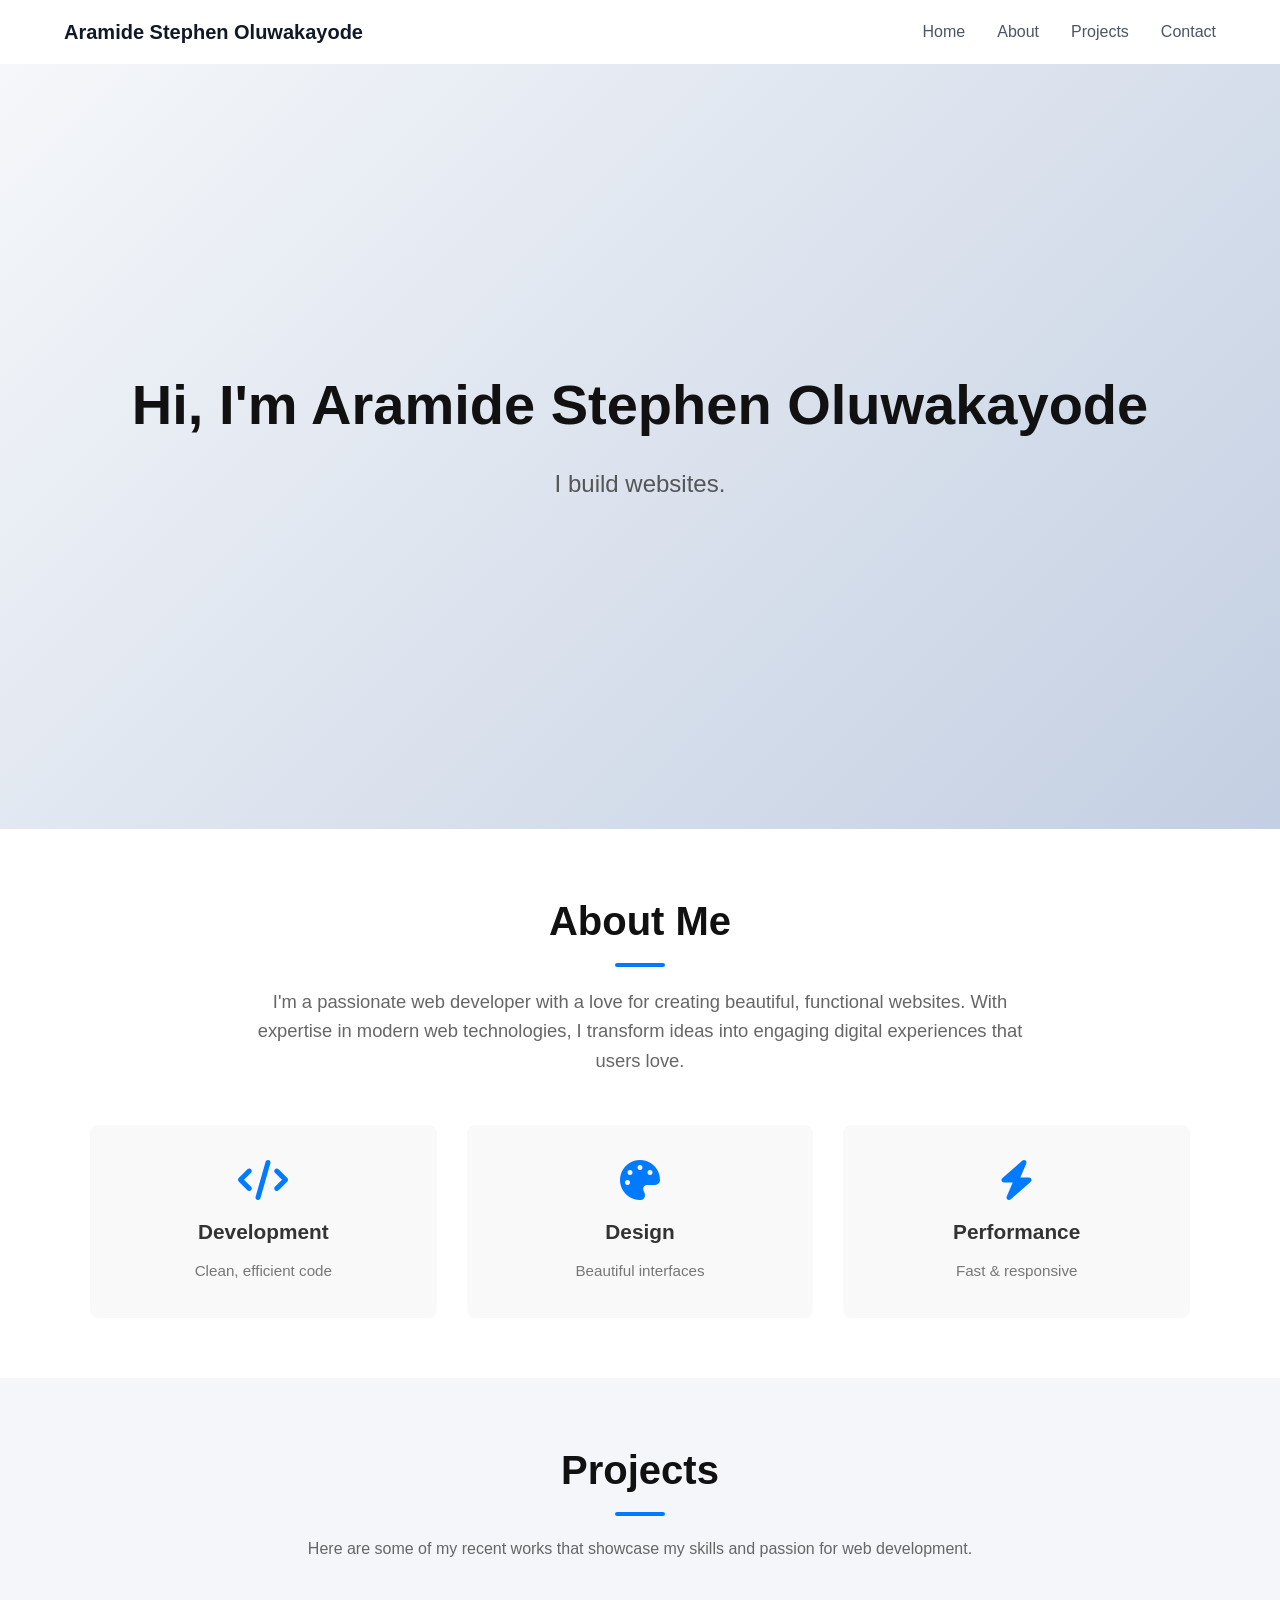
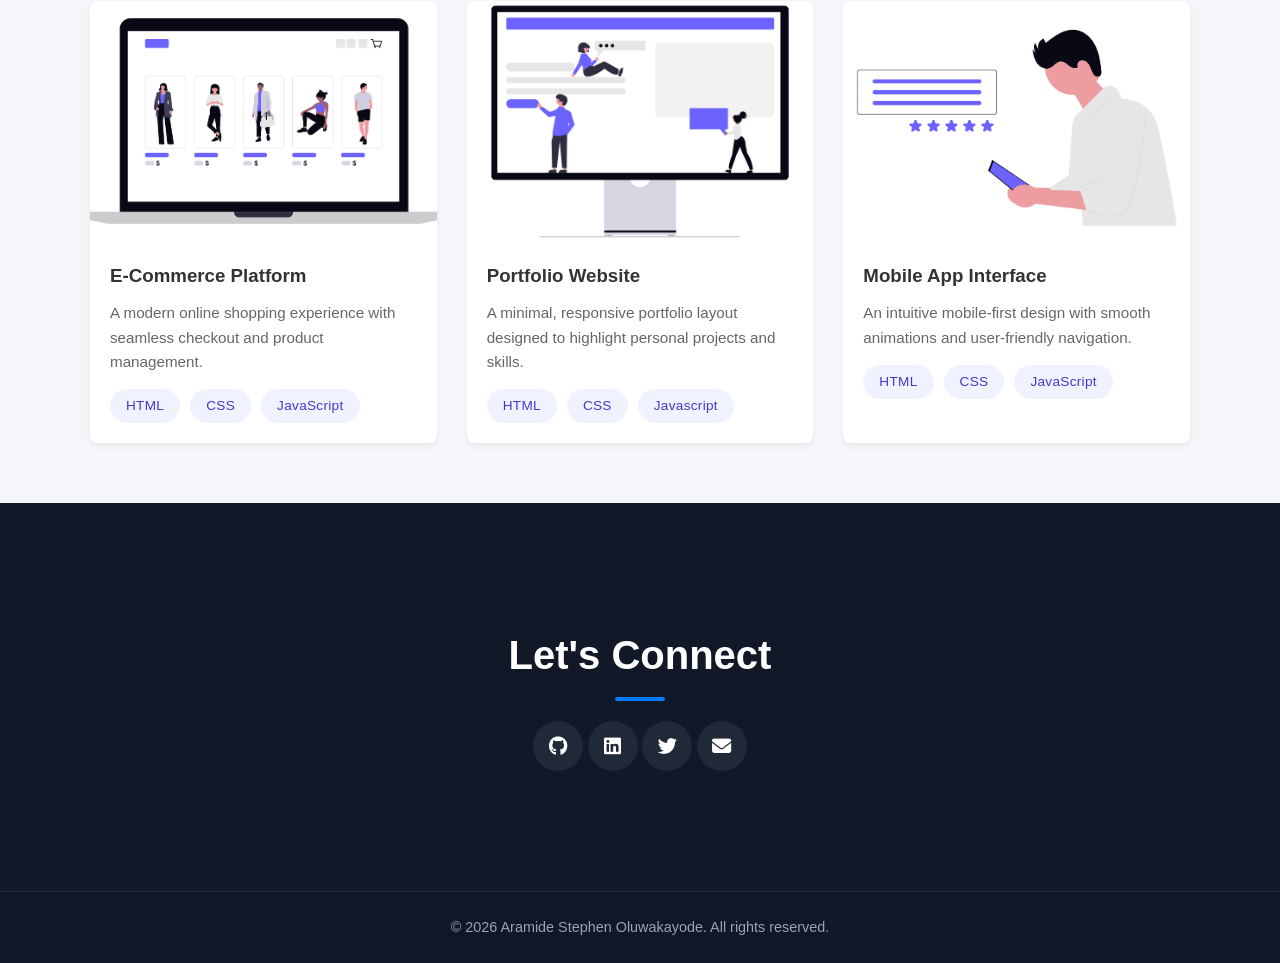
==== commit 6fa28755: "Nav bar adjusted" ====
--- a/index.html
+++ b/index.html
@@ -110,9 +110,25 @@
                     <div class="badge-container">
                         <span class="badge">HTML</span>
                         <span class="badge">CSS</span>
+                        <span class="badge">Javascript</span>
                     </div>
                 </div>
             </div>
+            <div class="project-card">
+                <div class="project-img-container">
+                    <img src="assets/mobile-app.png" alt="E-Commerce Platform" class="project-img">
+                </div>
+                <div class="project-info">
+                    <h3>Mobile App Interface</h3>
+                    <p>An intuitive mobile-first design with smooth animations and user-friendly navigation.</p>
+                    
+                    <div class="badge-container">
+                        <span class="badge">HTML</span>
+                        <span class="badge">CSS</span>
+                        <span class="badge">JavaScript</span>
+                    </div>
+                </div>
+            
         </div>
     </div>
 </section>
--- a/index.css
+++ b/index.css
@@ -42,36 +42,36 @@
 }
 
 /* ==========================================================================
-   1. SHARED CORE STYLES (Applies to both Mobile and Desktop)
+   1. GLOBAL RE-SET & BASE STYLES (Shared across all screen sizes)
    ========================================================================== */
-
 .navbar {
     background-color: #ffffff;
     position: sticky;
     top: 0;
-    z-index: 9999; /* Keeps the entire header on top of body elements */
+    z-index: 9999;
     width: 100%;
     box-sizing: border-box;
-    font-family: system-ui, -apple-system, sans-serif;
-}
-
-/* Formats your name text cleanly */
+    display: flex;
+    align-items: center;
+    justify-content: space-between; /* Pushes logo left, navigation items right */
+    padding: 16px 5%;
+}
+
 .navbar .logo {
     font-weight: 700;
     font-size: 1.25rem;
     color: #111827;
-    white-space: nowrap; /* Strictly prevents name wrapping */
-}
-
-/* Hides the structural tracking checkbox completely on all devices */
+    white-space: nowrap; /* Prevents your name from ever wrapping awkwardly */
+}
+
+/* Hide the technical tracking checkbox completely on all devices */
 .menu-toggle {
     display: none !important;
-    visibility: hidden;
-}
-
-/* Resets default browser list styling margins/bullets */
+    visibility: hidden !important;
+}
+
+/* Clear default bullet formatting and lists padding */
 .nav-links {
-    list-style-type: none !important;
     list-style: none !important;
     margin: 0;
     padding: 0;
@@ -80,57 +80,20 @@
 .nav-links a {
     text-decoration: none;
     font-weight: 500;
-    transition: color 0.2s ease;
 }
 
 
 /* ==========================================================================
-   2. DESKTOP VIEW (For screens LARGER than 768px wide)
-   ========================================================================== */
-@media (min-width: 769px) {
-    .navbar {
-        display: flex;
-        justify-content: space-between;
-        align-items: center;
-        padding: 20px 5%;
-    }
-
-    /* Hides mobile hamburger elements on desktop */
-    .hamburger-label {
-        display: none !important;
-    }
-
-    /* Arranges list elements horizontally */
-    .nav-links {
-        display: flex !important;
-        flex-direction: row !important;
-        gap: 30px;
-    }
-
-    .nav-links a {
-        color: #4b5563; /* Elegant slate gray links */
-    }
-
-    .nav-links a:hover {
-        color: #4338ca; /* Transitions to matching project theme violet on hover */
-    }
-}
-
-
-/* ==========================================================================
-   3. MOBILE RESPONSIVE VIEW (For screen widths 768px or smaller)
+   2. MOBILE-ONLY VIEWPORT STYLES (For screen widths 768px or smaller)
    ========================================================================== */
 @media (max-width: 768px) {
+    /* Explicitly force row layout so elements don't stack vertically */
     .navbar {
-        display: flex;
-        flex-direction: row;
-        justify-content: space-between;
-        align-items: center;
-        padding: 16px 20px;
-        position: relative; /* Context anchor point for absolute dropdown sheet */
-    }
-
-    /* Renders and structures the 3-bar hamburger stacked alignment layout box */
+        flex-direction: row !important;
+        justify-content: space-between !important;
+    }
+
+    /* Structures the hamburger action container on the far right */
     .hamburger-label {
         display: flex !important;
         flex-direction: column;
@@ -139,10 +102,10 @@
         width: 30px;
         height: 30px;
         cursor: pointer;
-        z-index: 10001; /* Layered slightly higher than drawer overlay */
-    }
-
-    /* Individual custom line style layout rendering dimensions */
+        z-index: 10001; /* Stays stacked safely above the menu sheet drawer */
+    }
+
+    /* Draws the three horizontal lines */
     .hamburger-label span {
         display: block;
         width: 24px;
@@ -152,24 +115,24 @@
         transition: transform 0.3s ease, opacity 0.3s ease;
     }
 
-    /* Transforms the navigation frame wrap into a collapsible block layer */
+    /* Collapsible vertical panel sheet drawer layout */
     .navbar nav {
         position: absolute;
-        top: 100%; /* Sits flush below the white header container line */
+        top: 100%;
         left: 0;
         width: 100%;
         background-color: #ffffff;
-        max-height: 0; /* Keeps it hidden initially */
-        overflow: hidden; /* Clips elements sliding up or down cleanly */
+        max-height: 0; /* Kept hidden until checked */
+        overflow: hidden;
         transition: max-height 0.3s ease-in-out;
         z-index: 10000;
         box-shadow: 0 10px 15px -3px rgba(0, 0, 0, 0.1);
     }
 
-    /* Stacks links smoothly downwards inside mobile panel space drawer */
+    /* Adjusts the vertical dropdown link alignments */
     .nav-links {
-        display: flex;
-        flex-direction: column;
+        display: flex !important;
+        flex-direction: column !important;
         align-items: center;
         padding: 24px 0;
         gap: 20px;
@@ -178,15 +141,14 @@
     .nav-links a {
         color: #1f2937;
         font-size: 1.1rem;
-        padding: 8px 0;
-    }
-
-    /* THE CSS JUMP: Direct sibling toggle state query handler engine rule */
+    }
+
+    /* Slides dropdown panel open when checkbox is active */
     .menu-toggle:checked ~ nav {
-        max-height: 280px; /* Expands to natural reading vertical frame layout dimension boundary limits */
-    }
-
-    /* Interactive visual transitions creating the clean closing 'X' animation form */
+        max-height: 280px; 
+    }
+
+    /* Smoothly morphs the 3 bars into an explicit closing 'X' */
     .menu-toggle:checked ~ .hamburger-label span:nth-child(2) {
         opacity: 0;
     }
@@ -198,6 +160,44 @@
     }
 }
 
+
+/* ==========================================================================
+   3. DESKTOP-ONLY VIEWPORT STYLES (For screens 769px or wider)
+   ========================================================================== */
+@media (min-width: 769px) {
+    /* Completely vaporizes the mobile hamburger elements from large screens */
+    .hamburger-label {
+        display: none !important;
+    }
+
+    /* Reverts the navigation wrapper block container to a normal inline box layout */
+    .navbar nav {
+        position: static !important;
+        width: auto !important;
+        max-height: none !important;
+        overflow: visible !important;
+        background-color: transparent !important;
+        box-shadow: none !important;
+        display: block !important;
+    }
+
+    /* Arranges the text links horizontally side-by-side */
+    .nav-links {
+        display: flex !important;
+        flex-direction: row !important;
+        gap: 32px !important;
+    }
+
+    .nav-links a {
+        color: #4b5563; /* Sleek desktop grey text links */
+        font-size: 1rem;
+        transition: color 0.2s ease;
+    }
+
+    .nav-links a:hover {
+        color: #4338ca; /* Indigo theme pop on hover accent actions */
+    }
+}
 /* --- Hero Section --- */
 .hero-section {
     height: 85vh;
